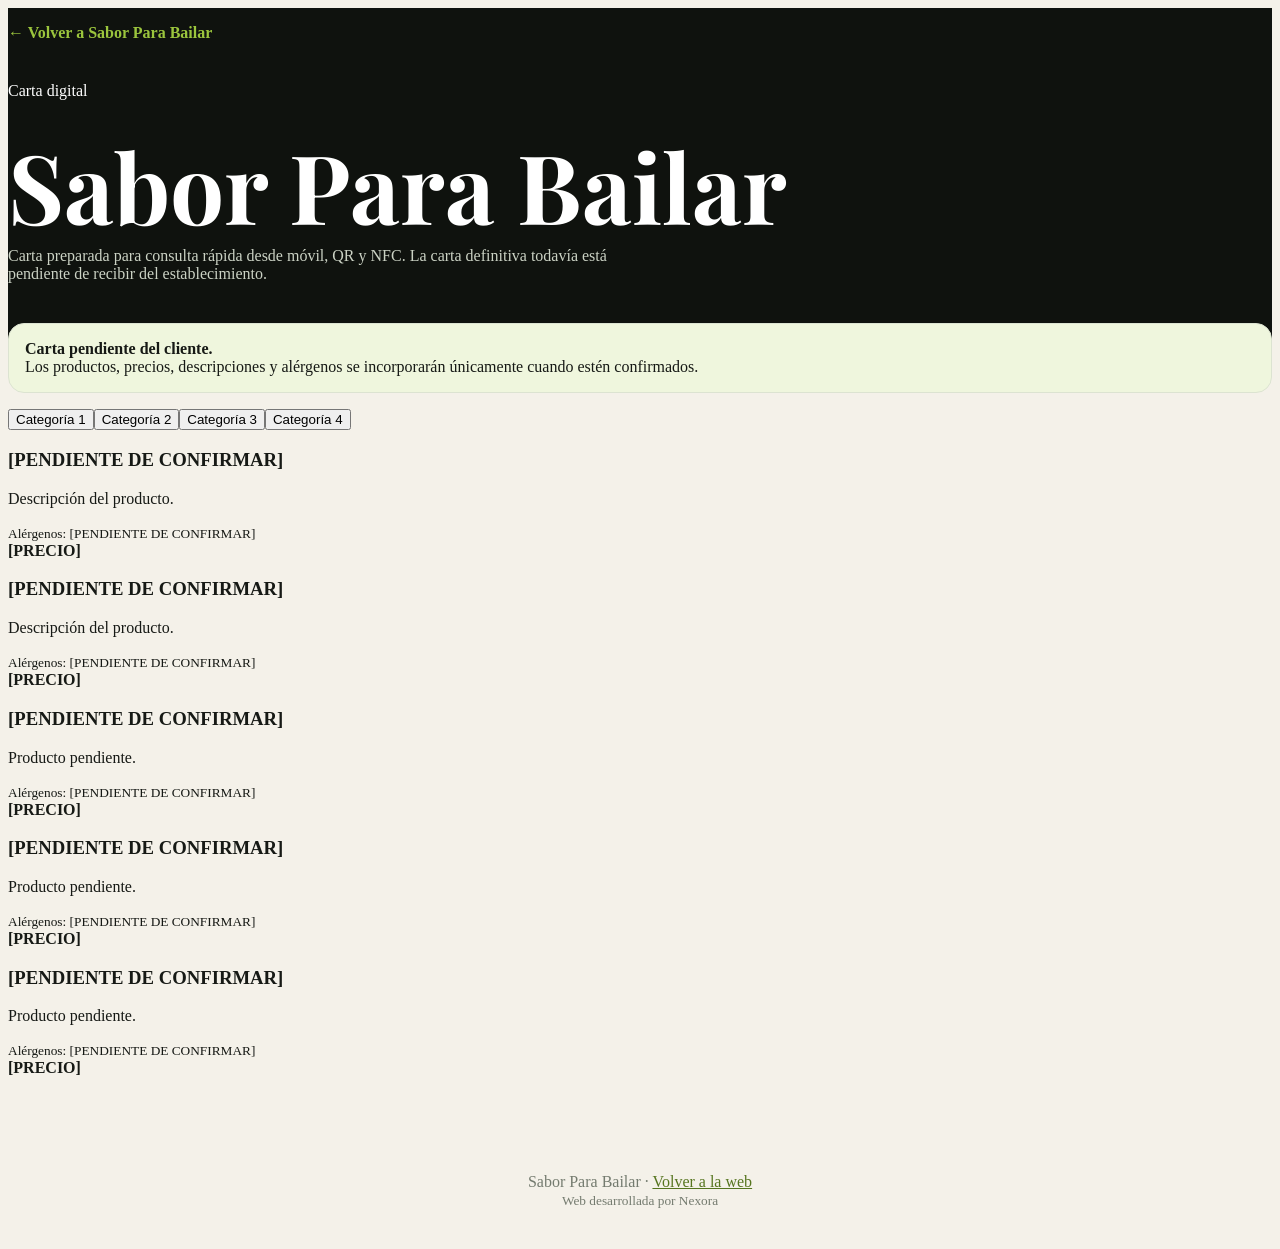
==== carta.html @ 21ca9ce5 "Add digital menu page" ====
<!doctype html><html lang="es"><head><meta charset="utf-8"><meta name="viewport" content="width=device-width,initial-scale=1"><title>Carta | Sabor Para Bailar</title><meta name="description" content="Carta digital de Sabor Para Bailar en Sant Boi de Llobregat."><meta name="theme-color" content="#11130f"><link rel="icon" href="assets/images/favicon.svg"><link rel="preconnect" href="https://fonts.googleapis.com"><link rel="preconnect" href="https://fonts.gstatic.com" crossorigin><link href="https://fonts.googleapis.com/css2?family=DM+Sans:wght@400;500;600;700&family=Playfair+Display:wght@600;700&display=swap" rel="stylesheet"><link rel="stylesheet" href="css/style.css"><style>.menu-page{min-height:100vh;background:#f4f1e9;color:#161915}.menu-page-head{background:#0f120e;color:#fff;padding:1rem 0 3rem}.menu-back{color:#9bc53d;text-decoration:none;font-weight:700}.menu-page-title{font-family:'Playfair Display',serif;font-size:clamp(3rem,10vw,6rem);line-height:.95;margin:2.5rem 0 .8rem}.menu-page-lead{color:#cbd2c4;max-width:650px}.menu-page .menu-shell{margin:-1.5rem auto 4rem}.menu-page-note{padding:1rem;border:1px solid #dce3d1;border-radius:16px;background:#eff6dd;margin-bottom:1rem}.menu-page-footer{text-align:center;padding:2rem;color:#747b6f}.menu-page-footer a{color:#56751f}@media(max-width:640px){.menu-page-head{padding-bottom:2.4rem}.menu-page .wrap{width:min(94vw,1180px)}.menu-page .menu-shell{border-radius:20px;padding:.7rem}.menu-item{padding:1rem .3rem}}</style><script src="js/main.js" defer></script></head><body class="menu-page"><header class="menu-page-head"><div class="wrap"><a class="menu-back" href="index.html">← Volver a Sabor Para Bailar</a><p class="eyebrow" style="margin-top:2.5rem">Carta digital</p><h1 class="menu-page-title">Sabor Para Bailar</h1><p class="menu-page-lead">Carta preparada para consulta rápida desde móvil, QR y NFC. La carta definitiva todavía está pendiente de recibir del establecimiento.</p></div></header><main class="wrap"><section class="menu-shell"><div class="menu-page-note"><strong>Carta pendiente del cliente.</strong><br>Los productos, precios, descripciones y alérgenos se incorporarán únicamente cuando estén confirmados.</div><div class="menu-tabs" role="tablist"><button class="menu-tab is-active" data-menu="cat-1">Categoría 1</button><button class="menu-tab" data-menu="cat-2">Categoría 2</button><button class="menu-tab" data-menu="cat-3">Categoría 3</button><button class="menu-tab" data-menu="cat-4">Categoría 4</button></div><div class="menu-panels"><div class="menu-panel is-active" id="cat-1"><article class="menu-item"><div><h3>[PENDIENTE DE CONFIRMAR]</h3><p>Descripción del producto.</p><small>Alérgenos: [PENDIENTE DE CONFIRMAR]</small></div><strong>[PRECIO]</strong></article><article class="menu-item"><div><h3>[PENDIENTE DE CONFIRMAR]</h3><p>Descripción del producto.</p><small>Alérgenos: [PENDIENTE DE CONFIRMAR]</small></div><strong>[PRECIO]</strong></article></div><div class="menu-panel" id="cat-2"><article class="menu-item"><div><h3>[PENDIENTE DE CONFIRMAR]</h3><p>Producto pendiente.</p><small>Alérgenos: [PENDIENTE DE CONFIRMAR]</small></div><strong>[PRECIO]</strong></article></div><div class="menu-panel" id="cat-3"><article class="menu-item"><div><h3>[PENDIENTE DE CONFIRMAR]</h3><p>Producto pendiente.</p><small>Alérgenos: [PENDIENTE DE CONFIRMAR]</small></div><strong>[PRECIO]</strong></article></div><div class="menu-panel" id="cat-4"><article class="menu-item"><div><h3>[PENDIENTE DE CONFIRMAR]</h3><p>Producto pendiente.</p><small>Alérgenos: [PENDIENTE DE CONFIRMAR]</small></div><strong>[PRECIO]</strong></article></div></div></section></main><footer class="menu-page-footer">Sabor Para Bailar · <a href="index.html">Volver a la web</a><br><small>Web desarrollada por Nexora</small></footer></body></html>
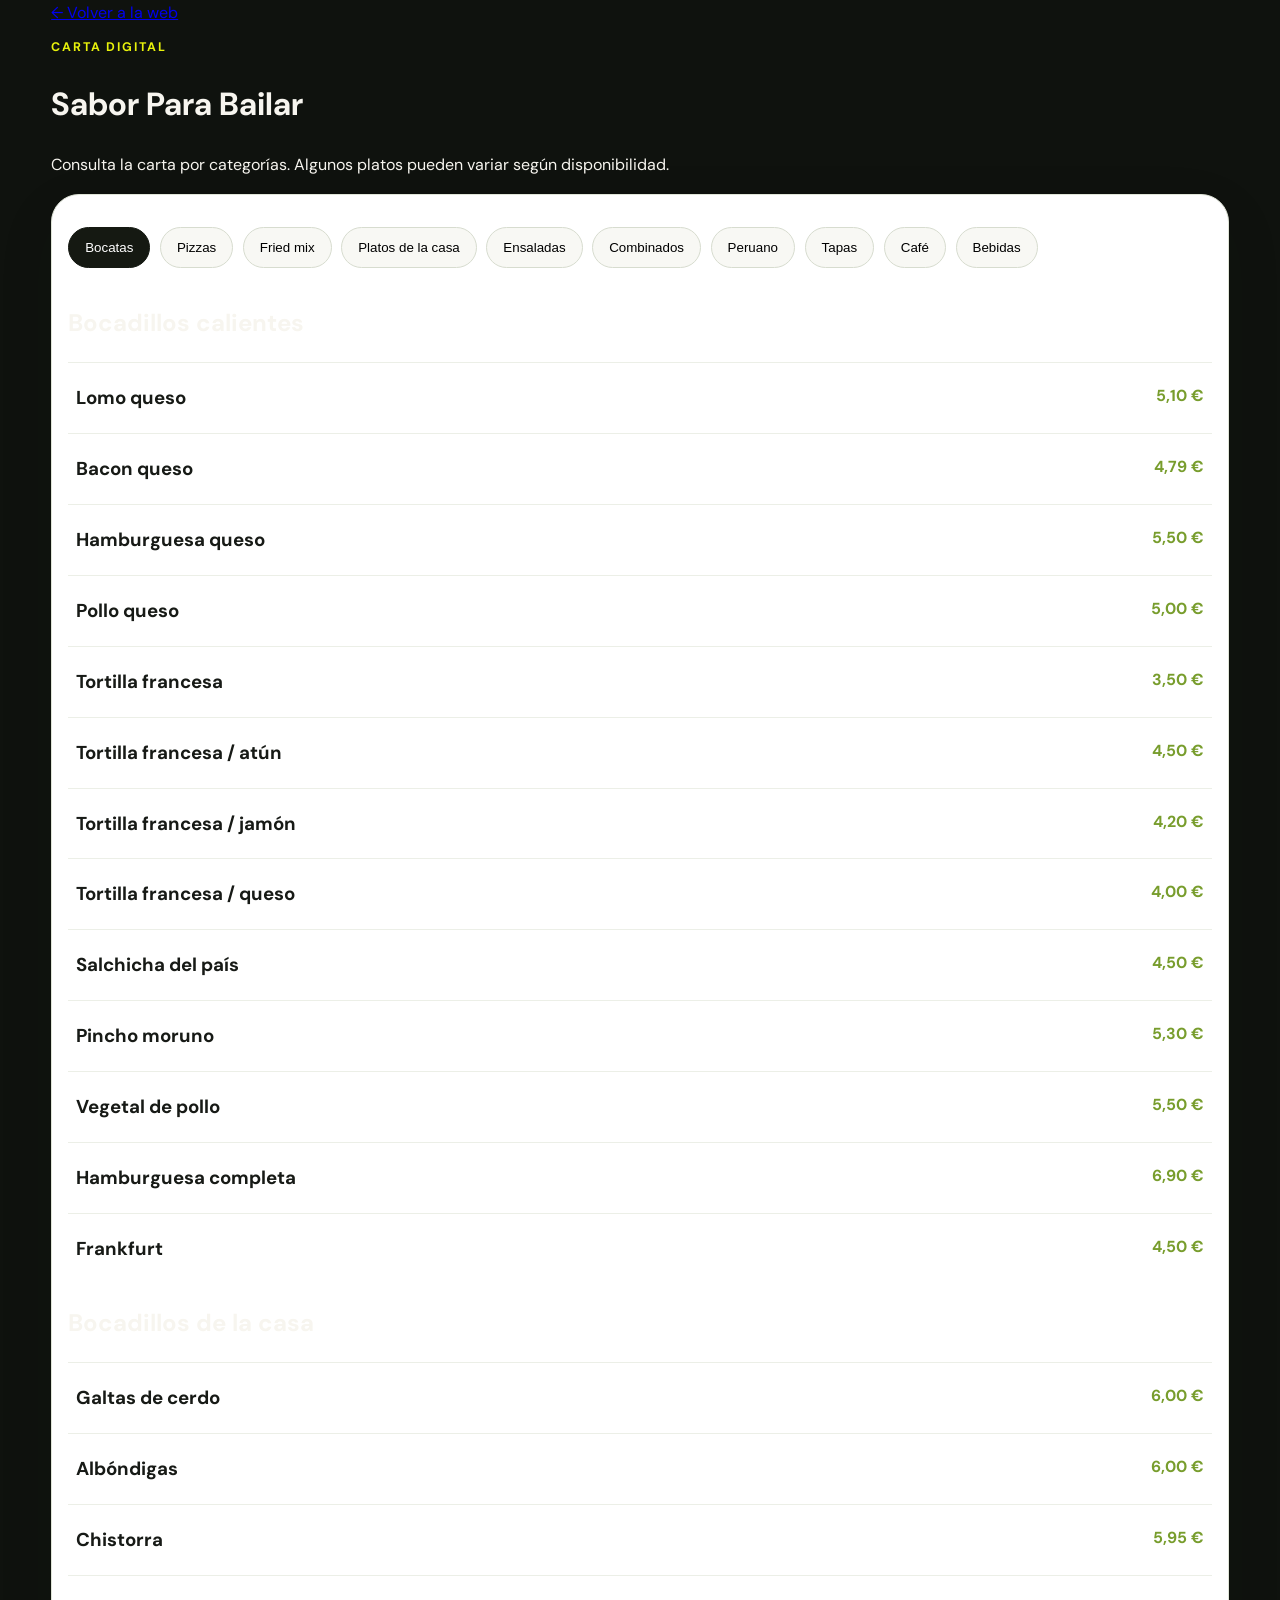
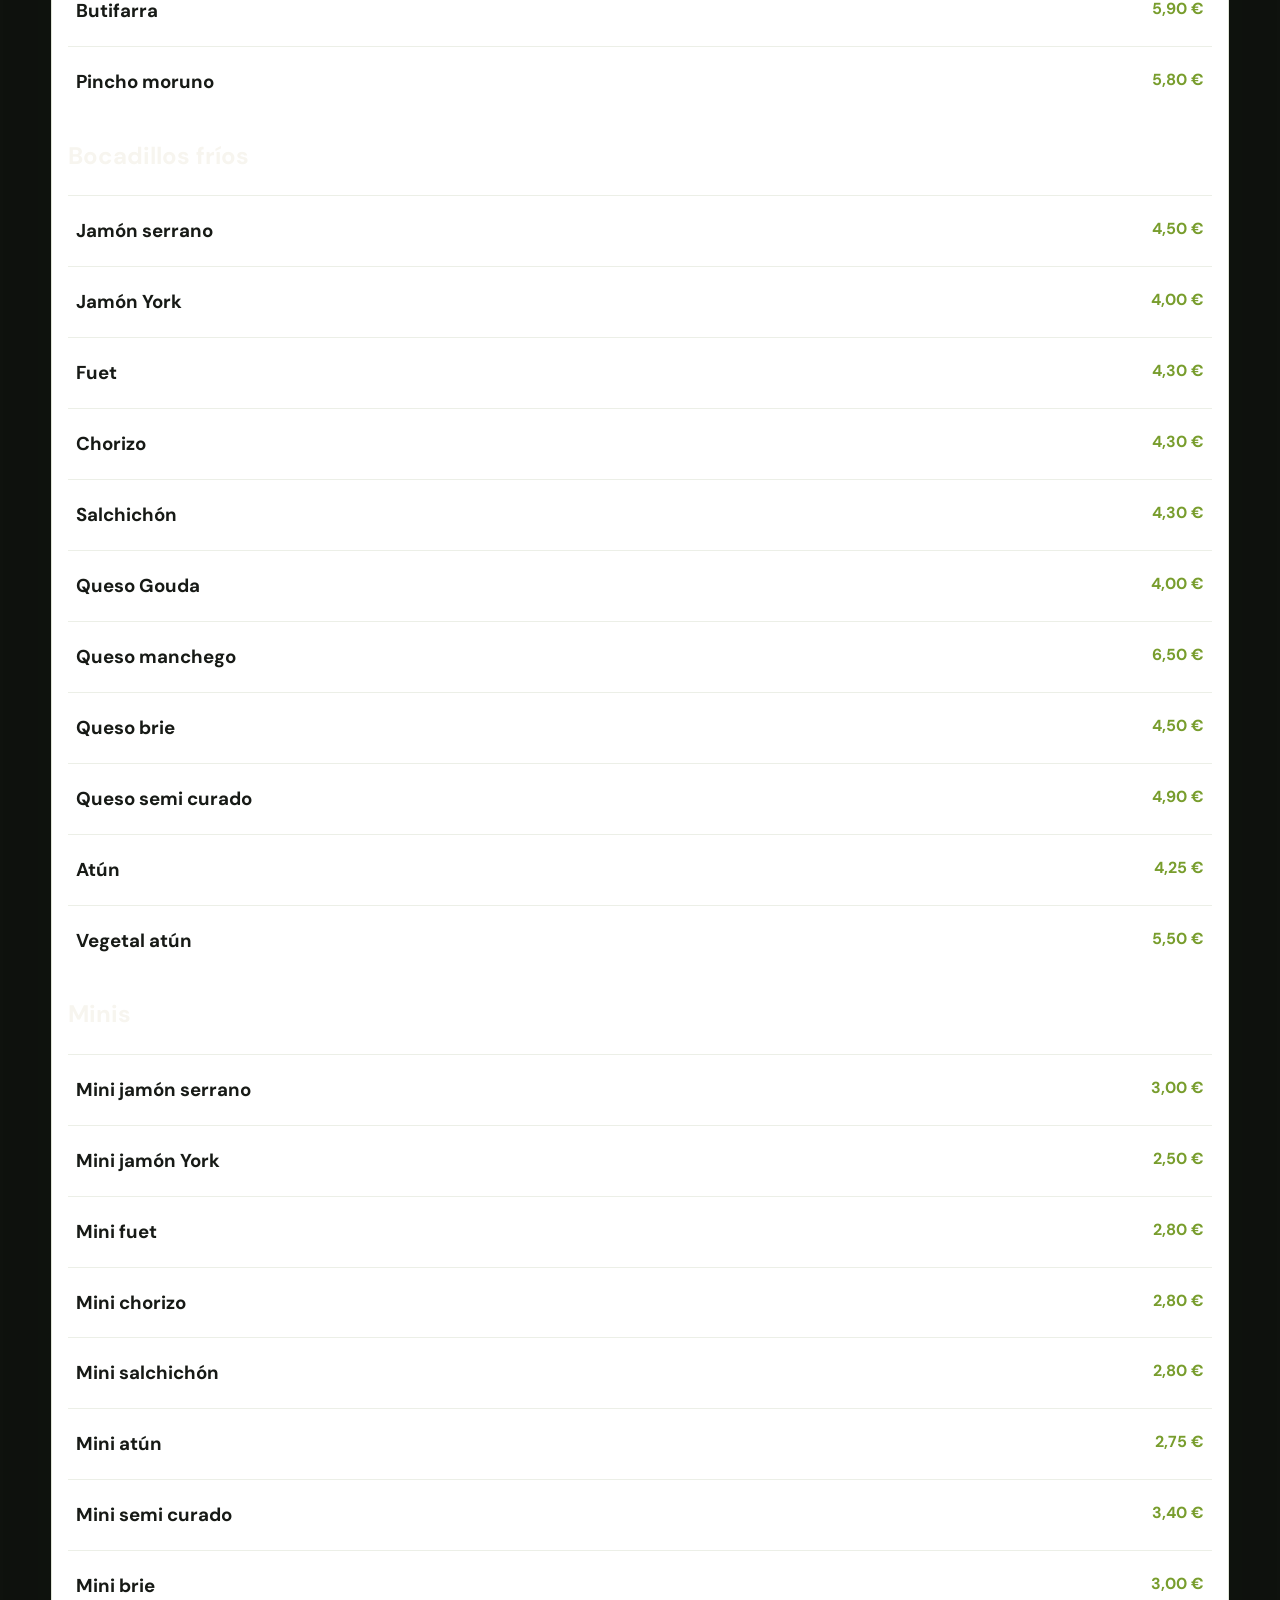
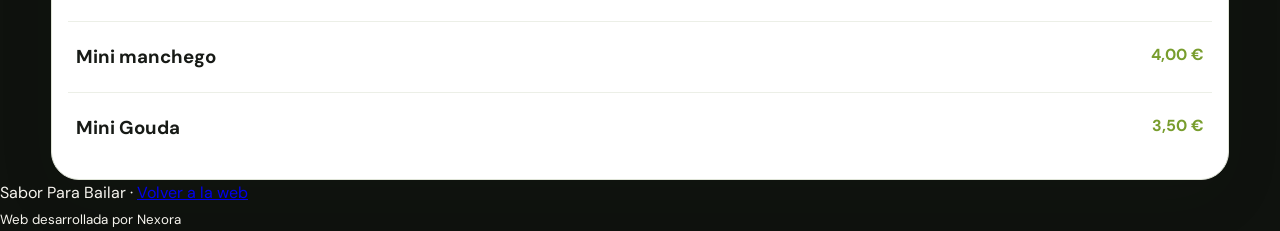
==== commit 5d1d992e: "Añade la carta real completa de Sabor Para Bailar" ====
--- a/carta.html
+++ b/carta.html
@@ -1 +1 @@
-<!doctype html><html lang="es"><head><meta charset="utf-8"><meta name="viewport" content="width=device-width,initial-scale=1"><title>Carta | Sabor Para Bailar</title><meta name="description" content="Carta digital de Sabor Para Bailar en Sant Boi de Llobregat."><meta name="theme-color" content="#11130f"><link rel="icon" href="assets/images/favicon.svg"><link rel="preconnect" href="https://fonts.googleapis.com"><link rel="preconnect" href="https://fonts.gstatic.com" crossorigin><link href="https://fonts.googleapis.com/css2?family=DM+Sans:wght@400;500;600;700&family=Playfair+Display:wght@600;700&display=swap" rel="stylesheet"><link rel="stylesheet" href="css/style.css"><style>.menu-page{min-height:100vh;background:#f4f1e9;color:#161915}.menu-page-head{background:#0f120e;color:#fff;padding:1rem 0 3rem}.menu-back{color:#9bc53d;text-decoration:none;font-weight:700}.menu-page-title{font-family:'Playfair Display',serif;font-size:clamp(3rem,10vw,6rem);line-height:.95;margin:2.5rem 0 .8rem}.menu-page-lead{color:#cbd2c4;max-width:650px}.menu-page .menu-shell{margin:-1.5rem auto 4rem}.menu-page-note{padding:1rem;border:1px solid #dce3d1;border-radius:16px;background:#eff6dd;margin-bottom:1rem}.menu-page-footer{text-align:center;padding:2rem;color:#747b6f}.menu-page-footer a{color:#56751f}@media(max-width:640px){.menu-page-head{padding-bottom:2.4rem}.menu-page .wrap{width:min(94vw,1180px)}.menu-page .menu-shell{border-radius:20px;padding:.7rem}.menu-item{padding:1rem .3rem}}</style><script src="js/main.js" defer></script></head><body class="menu-page"><header class="menu-page-head"><div class="wrap"><a class="menu-back" href="index.html">← Volver a Sabor Para Bailar</a><p class="eyebrow" style="margin-top:2.5rem">Carta digital</p><h1 class="menu-page-title">Sabor Para Bailar</h1><p class="menu-page-lead">Carta preparada para consulta rápida desde móvil, QR y NFC. La carta definitiva todavía está pendiente de recibir del establecimiento.</p></div></header><main class="wrap"><section class="menu-shell"><div class="menu-page-note"><strong>Carta pendiente del cliente.</strong><br>Los productos, precios, descripciones y alérgenos se incorporarán únicamente cuando estén confirmados.</div><div class="menu-tabs" role="tablist"><button class="menu-tab is-active" data-menu="cat-1">Categoría 1</button><button class="menu-tab" data-menu="cat-2">Categoría 2</button><button class="menu-tab" data-menu="cat-3">Categoría 3</button><button class="menu-tab" data-menu="cat-4">Categoría 4</button></div><div class="menu-panels"><div class="menu-panel is-active" id="cat-1"><article class="menu-item"><div><h3>[PENDIENTE DE CONFIRMAR]</h3><p>Descripción del producto.</p><small>Alérgenos: [PENDIENTE DE CONFIRMAR]</small></div><strong>[PRECIO]</strong></article><article class="menu-item"><div><h3>[PENDIENTE DE CONFIRMAR]</h3><p>Descripción del producto.</p><small>Alérgenos: [PENDIENTE DE CONFIRMAR]</small></div><strong>[PRECIO]</strong></article></div><div class="menu-panel" id="cat-2"><article class="menu-item"><div><h3>[PENDIENTE DE CONFIRMAR]</h3><p>Producto pendiente.</p><small>Alérgenos: [PENDIENTE DE CONFIRMAR]</small></div><strong>[PRECIO]</strong></article></div><div class="menu-panel" id="cat-3"><article class="menu-item"><div><h3>[PENDIENTE DE CONFIRMAR]</h3><p>Producto pendiente.</p><small>Alérgenos: [PENDIENTE DE CONFIRMAR]</small></div><strong>[PRECIO]</strong></article></div><div class="menu-panel" id="cat-4"><article class="menu-item"><div><h3>[PENDIENTE DE CONFIRMAR]</h3><p>Producto pendiente.</p><small>Alérgenos: [PENDIENTE DE CONFIRMAR]</small></div><strong>[PRECIO]</strong></article></div></div></section></main><footer class="menu-page-footer">Sabor Para Bailar · <a href="index.html">Volver a la web</a><br><small>Web desarrollada por Nexora</small></footer></body></html>+<!doctype html><html lang="es"><head><meta charset="utf-8"><meta name="viewport" content="width=device-width,initial-scale=1"><title>Carta | Sabor Para Bailar</title><meta name="description" content="Carta digital de Sabor Para Bailar en Sant Boi de Llobregat."><meta name="theme-color" content="#0d0f0c"><link rel="preconnect" href="https://fonts.googleapis.com"><link rel="preconnect" href="https://fonts.gstatic.com" crossorigin><link href="https://fonts.googleapis.com/css2?family=DM+Sans:wght@400;500;600;700&family=Playfair+Display:wght@600;700&display=swap" rel="stylesheet"><link rel="stylesheet" href="css/style.css"><script src="js/main.js" defer></script></head><body class="menu-page"><header class="menu-page-head"><div class="wrap"><a class="menu-back" href="index.html">← Volver a la web</a><p class="eyebrow">Carta digital</p><h1 class="menu-page-title">Sabor Para Bailar</h1><p class="menu-page-lead">Consulta la carta por categorías. Algunos platos pueden variar según disponibilidad.</p></div></header><main class="wrap"><section class="menu-shell"><div class="menu-tabs"><button class="menu-tab is-active" data-menu="bocatas">Bocatas</button><button class="menu-tab" data-menu="pizzas">Pizzas</button><button class="menu-tab" data-menu="fried">Fried mix</button><button class="menu-tab" data-menu="casa">Platos de la casa</button><button class="menu-tab" data-menu="ensaladas">Ensaladas</button><button class="menu-tab" data-menu="combinados">Combinados</button><button class="menu-tab" data-menu="peruano">Peruano</button><button class="menu-tab" data-menu="tapas">Tapas</button><button class="menu-tab" data-menu="cafe">Café</button><button class="menu-tab" data-menu="bebidas">Bebidas</button></div><div class="menu-panels"><div class="menu-panel is-active" id="bocatas"><h2>Bocadillos calientes</h2><article class="menu-item"><div><h3>Lomo queso</h3></div><strong>5,10 €</strong></article><article class="menu-item"><div><h3>Bacon queso</h3></div><strong>4,79 €</strong></article><article class="menu-item"><div><h3>Hamburguesa queso</h3></div><strong>5,50 €</strong></article><article class="menu-item"><div><h3>Pollo queso</h3></div><strong>5,00 €</strong></article><article class="menu-item"><div><h3>Tortilla francesa</h3></div><strong>3,50 €</strong></article><article class="menu-item"><div><h3>Tortilla francesa / atún</h3></div><strong>4,50 €</strong></article><article class="menu-item"><div><h3>Tortilla francesa / jamón</h3></div><strong>4,20 €</strong></article><article class="menu-item"><div><h3>Tortilla francesa / queso</h3></div><strong>4,00 €</strong></article><article class="menu-item"><div><h3>Salchicha del país</h3></div><strong>4,50 €</strong></article><article class="menu-item"><div><h3>Pincho moruno</h3></div><strong>5,30 €</strong></article><article class="menu-item"><div><h3>Vegetal de pollo</h3></div><strong>5,50 €</strong></article><article class="menu-item"><div><h3>Hamburguesa completa</h3></div><strong>6,90 €</strong></article><article class="menu-item"><div><h3>Frankfurt</h3></div><strong>4,50 €</strong></article><h2>Bocadillos de la casa</h2><article class="menu-item"><div><h3>Galtas de cerdo</h3></div><strong>6,00 €</strong></article><article class="menu-item"><div><h3>Albóndigas</h3></div><strong>6,00 €</strong></article><article class="menu-item"><div><h3>Chistorra</h3></div><strong>5,95 €</strong></article><article class="menu-item"><div><h3>Butifarra</h3></div><strong>5,90 €</strong></article><article class="menu-item"><div><h3>Pincho moruno</h3></div><strong>5,80 €</strong></article><h2>Bocadillos fríos</h2><article class="menu-item"><div><h3>Jamón serrano</h3></div><strong>4,50 €</strong></article><article class="menu-item"><div><h3>Jamón York</h3></div><strong>4,00 €</strong></article><article class="menu-item"><div><h3>Fuet</h3></div><strong>4,30 €</strong></article><article class="menu-item"><div><h3>Chorizo</h3></div><strong>4,30 €</strong></article><article class="menu-item"><div><h3>Salchichón</h3></div><strong>4,30 €</strong></article><article class="menu-item"><div><h3>Queso Gouda</h3></div><strong>4,00 €</strong></article><article class="menu-item"><div><h3>Queso manchego</h3></div><strong>6,50 €</strong></article><article class="menu-item"><div><h3>Queso brie</h3></div><strong>4,50 €</strong></article><article class="menu-item"><div><h3>Queso semi curado</h3></div><strong>4,90 €</strong></article><article class="menu-item"><div><h3>Atún</h3></div><strong>4,25 €</strong></article><article class="menu-item"><div><h3>Vegetal atún</h3></div><strong>5,50 €</strong></article><h2>Minis</h2><article class="menu-item"><div><h3>Mini jamón serrano</h3></div><strong>3,00 €</strong></article><article class="menu-item"><div><h3>Mini jamón York</h3></div><strong>2,50 €</strong></article><article class="menu-item"><div><h3>Mini fuet</h3></div><strong>2,80 €</strong></article><article class="menu-item"><div><h3>Mini chorizo</h3></div><strong>2,80 €</strong></article><article class="menu-item"><div><h3>Mini salchichón</h3></div><strong>2,80 €</strong></article><article class="menu-item"><div><h3>Mini atún</h3></div><strong>2,75 €</strong></article><article class="menu-item"><div><h3>Mini semi curado</h3></div><strong>3,40 €</strong></article><article class="menu-item"><div><h3>Mini brie</h3></div><strong>3,00 €</strong></article><article class="menu-item"><div><h3>Mini manchego</h3></div><strong>4,00 €</strong></article><article class="menu-item"><div><h3>Mini Gouda</h3></div><strong>3,50 €</strong></article></div><div class="menu-panel" id="pizzas"><article class="menu-item"><div><h3>Cuatro quesos</h3><p>Queso manchego, brie, emmental y mozzarella.</p></div><strong>7,80 €</strong></article><article class="menu-item"><div><h3>Jamón cocido</h3><p>Jamón cocido, rúcula, canónigo y mozzarella.</p></div><strong>7,80 €</strong></article><article class="menu-item"><div><h3>Vegetal</h3><p>Tomate, mozzarella, champiñones, cebolla y aceituna negra.</p></div><strong>7,80 €</strong></article><article class="menu-item"><div><h3>De la casa</h3><p>Mozzarella, mortadela, champiñones y pesto.</p></div><strong>7,80 €</strong></article><p class="menu-note">Incluye una bebida: agua, refresco Pepsi/Kas o caña de cerveza.</p></div><div class="menu-panel" id="fried"><article class="menu-item"><div><h3>Pollo teriyaki</h3><p>Patata frita, pollo rebozado estilo teriyaki y 1 huevo a la plancha.</p></div><strong>7,50 €</strong></article><article class="menu-item"><div><h3>Jamón serrano</h3><p>Patata frita, jamón serrano y 1 huevo a la plancha.</p></div><strong>8,00 €</strong></article><article class="menu-item"><div><h3>Pollo frito desmenuzado</h3><p>Patata frita, pollo desmenuzado y 1 huevo a la plancha.</p></div><strong>7,00 €</strong></article><article class="menu-item"><div><h3>Pincho moruno</h3><p>Patata frita, pincho moruno y 1 huevo a la plancha.</p></div><strong>7,50 €</strong></article><article class="menu-item"><div><h3>Frankfurt</h3><p>Patata frita, frankfurt y 1 huevo a la plancha.</p></div><strong>7,50 €</strong></article><article class="menu-item"><div><h3>Chistorra</h3><p>Patata frita, chistorra y 1 huevo a la plancha.</p></div><strong>8,00 €</strong></article><article class="menu-item"><div><h3>Bacon en tiras</h3><p>Patata frita, bacon en tiras y 1 huevo a la plancha.</p></div><strong>8,00 €</strong></article><article class="menu-item"><div><h3>Butifarra</h3><p>Patata frita, butifarra y 1 huevo a la plancha.</p></div><strong>8,00 €</strong></article></div><div class="menu-panel" id="casa"><p class="menu-note"><strong>Platos de la casa 9,00 € + bebida incluida.</strong> Bebida a elegir: Pepsi, Kas o agua.</p><div class="menu-columns"><ul><li>Spaghetti a la boloñesa</li><li>Macarrones</li><li>Rigatoni al pesto</li><li>Carbonara</li><li>Spaghetti con salsa de champiñones</li><li>Patatas guisadas con marisco</li><li>Lasaña</li></ul><ul><li>Lentejas</li><li>Estofado de ternera o pollo</li><li>Galtas de cerdo</li><li>Albóndigas</li><li>Fideuá</li><li>Fideuá negra</li><li>Paella de marisco</li></ul></div><p class="menu-note">Es probable que no todos los platos estén disponibles cada día. Consulta antes de pedir.</p></div><div class="menu-panel" id="ensaladas"><article class="menu-item"><div><h3>Quinua con salmón ahumado</h3><p>Quinua, cherry, cebolla figueras, rúcula y aguacate.</p></div><strong>5,50 €</strong></article><article class="menu-item"><div><h3>Quinua con escalopa de pollo</h3><p>Quinua, huevo hervido, aguacate, canónigo y pollo rebozado.</p></div><strong>5,50 €</strong></article><article class="menu-item"><div><h3>Tropical</h3><p>Aguacate, mango, pepino, ensalada gourmet y salmón ahumado.</p></div><strong>5,50 €</strong></article><article class="menu-item"><div><h3>Jardín tropical</h3><p>Mango, arándano, sandía, pollo rebozado, queso feta, canónigo, menta y pistacho.</p></div><strong>5,50 €</strong></article><p class="menu-note">Promoción ensaladas: 6,90 € con refresco Pepsi, agua o patatas.</p></div><div class="menu-panel" id="combinados"><article class="menu-item"><div><h3>Chistorra</h3><p>Chistorra, bacon, huevo a la plancha y pimiento verde.</p></div><strong>9,50 €</strong></article><article class="menu-item"><div><h3>Butifarra</h3><p>Butifarra, patata frita, champiñones y cebolla a la plancha, huevo a la plancha.</p></div><strong>9,50 €</strong></article><article class="menu-item"><div><h3>Costillas de cerdo</h3><p>Costillas, ensalada clásica y patata frita.</p></div><strong>9,00 €</strong></article><article class="menu-item"><div><h3>Calamar a la andaluza</h3><p>Calamar, ensalada clásica y patata frita.</p></div><strong>9,90 €</strong></article><article class="menu-item"><div><h3>Hamburguesa</h3><p>2 hamburguesas de ternera, patatas fritas, huevo, bacon, ensalada clásica y queso.</p></div><strong>9,90 €</strong></article><article class="menu-item"><div><h3>Pincho moruno</h3><p>Pincho moruno, huevo y ensalada clásica.</p></div><strong>9,50 €</strong></article><article class="menu-item"><div><h3>Pollo a la plancha</h3><p>Pollo, ensalada clásica, patata frita y huevo a la plancha.</p></div><strong>9,00 €</strong></article><article class="menu-item"><div><h3>Boquerones</h3><p>Boquerones, ensalada clásica, aderezo de limón y cilantro, yuca frita.</p></div><strong>9,90 €</strong></article></div><div class="menu-panel" id="peruano"><p class="menu-note">Disponibles exclusivamente de lunes a sábado.</p><article class="menu-item"><div><h3>Chaufa de pollo</h3></div><strong>13,00 €</strong></article><article class="menu-item"><div><h3>Chaufa de marisco</h3></div><strong>18,00 €</strong></article><article class="menu-item"><div><h3>Lomo saltado</h3></div><strong>16,00 €</strong></article><article class="menu-item"><div><h3>Ají de pollo</h3></div><strong>15,00 €</strong></article><article class="menu-item"><div><h3>Tallarín verde con filete</h3></div><strong>15,00 €</strong></article><article class="menu-item"><div><h3>Tallarín saltado de pollo</h3></div><strong>14,00 €</strong></article><article class="menu-item"><div><h3>Tallarín saltado de carne</h3></div><strong>16,00 €</strong></article><article class="menu-item"><div><h3>Pollo broaster</h3></div><strong>12,00 €</strong></article><article class="menu-item"><div><h3>Mostrito broaster</h3></div><strong>17,00 €</strong></article><article class="menu-item"><div><h3>Mostrito al horno</h3></div><strong>15,00 €</strong></article><article class="menu-item"><div><h3>Seco de ternera o pollo</h3></div><strong>14,00 €</strong></article><article class="menu-item"><div><h3>Salchipapa</h3></div><strong>6,50 €</strong></article><article class="menu-item"><div><h3>Salchipapa + pollo broaster</h3></div><strong>11,00 €</strong></article><article class="menu-item"><div><h3>Parrillada</h3></div><strong>16,00 €</strong></article><article class="menu-item"><div><h3>Tamal</h3></div><strong>6,00 €</strong></article><article class="menu-item"><div><h3>Papa rellena</h3></div><strong>8,00 €</strong></article><article class="menu-item"><div><h3>Causa</h3></div><strong>10,00 €</strong></article><article class="menu-item"><div><h3>Yuca con salsa huancaína</h3></div><strong>10,00 €</strong></article><article class="menu-item"><div><h3>Chicharrón de cerdo</h3></div><strong>16,00 €</strong></article><article class="menu-item"><div><h3>Chicharrón de pescado</h3></div><strong>16,00 €</strong></article><article class="menu-item"><div><h3>Dorada frita</h3></div><strong>14,00 €</strong></article><article class="menu-item"><div><h3>Leche de tigre</h3></div><strong>12,00 €</strong></article><article class="menu-item"><div><h3>Ceviche de pescado</h3></div><strong>16,00 €</strong></article><article class="menu-item"><div><h3>Ceviche de pescado y marisco</h3></div><strong>23,00 €</strong></article><article class="menu-item"><div><h3>Parihuela de dorada</h3></div><strong>21,00 €</strong></article><article class="menu-item"><div><h3>Cazuela de pescado y marisco</h3></div><strong>22,00 €</strong></article><article class="menu-item"><div><h3>Arroz con marisco</h3></div><strong>16,00 €</strong></article></div><div class="menu-panel" id="tapas"><article class="menu-item"><div><h3>Pincho moruno</h3></div><strong>7,00 €</strong></article><article class="menu-item"><div><h3>Morros</h3></div><strong>5,00 €</strong></article><article class="menu-item"><div><h3>Alitas de pollo (6)</h3></div><strong>6,50 €</strong></article><article class="menu-item"><div><h3>Costillas de cerdo</h3></div><strong>8,80 €</strong></article><article class="menu-item"><div><h3>Pollo estilo teriyaki</h3></div><strong>5,50 €</strong></article><article class="menu-item"><div><h3>Chistorra & queso semi</h3></div><strong>6,50 €</strong></article><article class="menu-item"><div><h3>Calamar a la andaluza</h3></div><strong>6,50 €</strong></article><article class="menu-item"><div><h3>Boquerones</h3></div><strong>9,00 €</strong></article><article class="menu-item"><div><h3>Chipirones</h3></div><strong>9,00 €</strong></article><article class="menu-item"><div><h3>Rejos</h3></div><strong>7,00 €</strong></article><article class="menu-item"><div><h3>Rabas</h3></div><strong>7,00 €</strong></article><article class="menu-item"><div><h3>Tortilla de patatas</h3></div><strong>4,00 €</strong></article><article class="menu-item"><div><h3>Patatas bravas</h3></div><strong>5,00 €</strong></article><article class="menu-item"><div><h3>Patatas fritas</h3></div><strong>3,50 €</strong></article><article class="menu-item"><div><h3>Patatas fritas pequeñas</h3></div><strong>2,50 €</strong></article><h2>Tapas latinas</h2><article class="menu-item"><div><h3>Chicharrones con yuca</h3></div><strong>9,80 €</strong></article><article class="menu-item"><div><h3>Salchipapas</h3></div><strong>6,50 €</strong></article><article class="menu-item"><div><h3>Salchipapa mixta</h3></div><strong>8,50 €</strong></article><article class="menu-item"><div><h3>Choclo queso y salsa ají amarillo</h3></div><strong>5,50 €</strong></article><article class="menu-item"><div><h3>Yuca frita con salsa de cilantro</h3></div><strong>7,00 €</strong></article><article class="menu-item"><div><h3>Patacones con queso</h3></div><strong>8,90 €</strong></article><article class="menu-item"><div><h3>Tequeños (6)</h3></div><strong>6,60 €</strong></article></div><div class="menu-panel" id="cafe"><h2>Cafés</h2><article class="menu-item"><div><h3>Café con leche</h3></div><strong>1,75 €</strong></article><article class="menu-item"><div><h3>Café cortado</h3></div><strong>1,65 €</strong></article><article class="menu-item"><div><h3>Café solo</h3></div><strong>1,55 €</strong></article><article class="menu-item"><div><h3>Café americano</h3></div><strong>1,60 €</strong></article><article class="menu-item"><div><h3>Café trifásico</h3></div><strong>2,40 €</strong></article><article class="menu-item"><div><h3>Capuchino</h3></div><strong>1,90 €</strong></article><article class="menu-item"><div><h3>Carajillo</h3></div><strong>2,15 €</strong></article><article class="menu-item"><div><h3>Café bombón</h3></div><strong>2,40 €</strong></article><h2>Infusiones</h2><article class="menu-item"><div><h3>Té verde</h3></div><strong>1,80 €</strong></article><article class="menu-item"><div><h3>Té negro</h3></div><strong>1,80 €</strong></article><article class="menu-item"><div><h3>Manzanilla</h3></div><strong>1,80 €</strong></article><article class="menu-item"><div><h3>Menta poleo</h3></div><strong>1,80 €</strong></article><h2>Pasteles</h2><article class="menu-item"><div><h3>Croissant de margarina</h3></div><strong>1,25 €</strong></article><article class="menu-item"><div><h3>Croissant de cereales</h3></div><strong>1,25 €</strong></article><article class="menu-item"><div><h3>Croissant de chocolate</h3></div><strong>1,50 €</strong></article><article class="menu-item"><div><h3>Bikini</h3></div><strong>3,00 €</strong></article><article class="menu-item"><div><h3>Donut blanco</h3></div><strong>1,00 €</strong></article><article class="menu-item"><div><h3>Donut de chocolate</h3></div><strong>1,25 €</strong></article><article class="menu-item"><div><h3>Berlina de chocolate</h3></div><strong>1,50 €</strong></article></div><div class="menu-panel" id="bebidas"><h2>Otras bebidas</h2><article class="menu-item"><div><h3>Zumo naranja natural</h3></div><strong>3,50 €</strong></article><article class="menu-item"><div><h3>Zumo botella naranja</h3></div><strong>2,00 €</strong></article><article class="menu-item"><div><h3>Zumo botella piña</h3></div><strong>2,00 €</strong></article><article class="menu-item"><div><h3>Zumo botella melocotón</h3></div><strong>2,00 €</strong></article><article class="menu-item"><div><h3>Agua pequeña 500 ml</h3></div><strong>1,50 €</strong></article><article class="menu-item"><div><h3>Agua de coco 500 ml</h3></div><strong>3,75 €</strong></article><article class="menu-item"><div><h3>Bebida Aloe vera 500 ml</h3></div><strong>3,50 €</strong></article><article class="menu-item"><div><h3>Bebida Chía Mango 450 ml</h3></div><strong>3,50 €</strong></article><h2>Cócteles</h2><article class="menu-item"><div><h3>Vermut rojo y blanco</h3></div><strong>2,50 €</strong></article><article class="menu-item"><div><h3>Sangría (cava o vino)</h3></div><strong>15,50 €</strong></article><article class="menu-item"><div><h3>Mojito</h3></div><strong>6,00 €</strong></article><article class="menu-item"><div><h3>Jarra de tinto de verano</h3></div><strong>7,50 €</strong></article><h2>Refrescos</h2><article class="menu-item"><div><h3>Pepsi normal / Pepsi Zero / Aquarade limón / Aquarade naranja / Schweppes naranja / Schweppes limón / Lipton mango maracuyá</h3></div><strong>2,40 €</strong></article><article class="menu-item"><div><h3>Tónica Schweppes / Vichy Catalan / Red Bull / Inka Cola / Pony Malta</h3></div><strong>2,50 €</strong></article><article class="menu-item"><div><h3>Bitter Kas</h3></div><strong>2,90 €</strong></article><article class="menu-item"><div><h3>Kas naranja pequeño / Kas limón pequeño / Pepsi normal pequeña / Pepsi Zero pequeña / 7UP / Monster</h3></div><strong>1,90 €</strong></article><article class="menu-item"><div><h3>Postobón uva / Postobón colombiana</h3></div><strong>2,70 €</strong></article></div></div></section></main><footer class="menu-page-footer">Sabor Para Bailar · <a href="index.html">Volver a la web</a><br><small>Web desarrollada por Nexora</small></footer></body></html>
--- a/css/style.css
+++ b/css/style.css
@@ -0,0 +1 @@
+*{box-sizing:border-box}html{scroll-behavior:smooth}body{margin:0;font-family:'DM Sans',sans-serif;background:#0f120e;color:#f7f5ef;line-height:1.6}.wrap{width:min(1180px,92vw);margin:auto}.site-header{position:sticky;top:0;z-index:50;background:rgba(15,18,14,.94);backdrop-filter:blur(14px);border-bottom:1px solid rgba(255,255,255,.08)}.header-shell{width:min(1240px,94vw);margin:auto;display:flex;align-items:center;gap:1rem;min-height:78px}.brand{display:flex;align-items:center;gap:.8rem;color:#fff;text-decoration:none}.brand-mark{width:46px;height:46px;display:grid;place-items:center}.brand-mark img{width:100%;height:100%;object-fit:contain;display:block}.brand-copy{display:grid;line-height:1.05}.brand-copy strong{font-size:1rem}.brand-copy small{font-size:.72rem;letter-spacing:.08em;text-transform:uppercase;color:#a9b19d}.site-nav{margin-left:auto;display:flex;gap:1.15rem;align-items:center}.site-nav a,.header-cta{color:#e9ede2;text-decoration:none;font-size:.92rem}.site-nav a:hover{color:#e8f20b}.header-cta{background:#e8f20b;color:#111;padding:.7rem 1rem;border-radius:999px;font-weight:700}.menu-toggle{display:none;margin-left:auto;background:none;border:0;padding:.4rem}.menu-toggle span{display:block;width:26px;height:2px;background:#fff;margin:5px 0}.section{position:relative}.hero{min-height:86vh;display:grid;align-items:center;overflow:hidden;background:#050505}.hero-overlay{position:absolute;inset:0;background:radial-gradient(circle at 80% 20%,rgba(232,242,11,.08),transparent 30%),linear-gradient(180deg,rgba(0,0,0,.06),rgba(0,0,0,.2))}.hero-grid{position:relative;z-index:2;display:grid;grid-template-columns:1.35fr .65fr;gap:3rem;align-items:end;padding:7rem 0 5rem}.hero-logo{display:block;width:min(900px,100%);height:auto;object-fit:contain;margin:0 0 1.3rem;filter:drop-shadow(0 12px 35px rgba(232,242,11,.08))}.eyebrow{text-transform:uppercase;letter-spacing:.15em;font-size:.78rem;font-weight:700;color:#e8f20b}.hero-text{max-width:720px;font-size:1.1rem;color:#d2d8ca}.hero-actions{display:flex;gap:.8rem;flex-wrap:wrap;margin:2rem 0 1.2rem}.btn{display:inline-flex;justify-content:center;align-items:center;padding:.9rem 1.2rem;border-radius:999px;text-decoration:none;font-weight:700;border:1px solid transparent;cursor:pointer}.btn-primary{background:#e8f20b;color:#111}.btn-secondary{border-color:rgba(255,255,255,.35);color:#fff;background:rgba(255,255,255,.04)}.instagram-link{display:inline-flex;color:#f4f6ef;text-decoration:none}.hero-card{justify-self:end;max-width:360px;padding:1.5rem;border:1px solid rgba(255,255,255,.15);background:rgba(12,15,11,.62);backdrop-filter:blur(12px);border-radius:24px}.hero-card-kicker{font-size:.75rem;text-transform:uppercase;letter-spacing:.13em;color:#e8f20b}.hero-card strong{display:block;font-family:'Playfair Display',serif;font-size:2rem;line-height:1.05;margin:.5rem 0}.hero-card p{color:#c9d0c1}.menu-section,.specialties,.gallery,.contact{padding:7rem 0;background:#f4f1e9;color:#161915}.section-heading{display:grid;grid-template-columns:1fr 1fr;gap:2rem;align-items:end;margin-bottom:2.4rem}.section-heading h2,.events h2,.location h2,.contact h2{font-family:'Playfair Display',serif;line-height:.95;margin:.3rem 0 1.2rem}.section-heading h2{font-size:clamp(2.5rem,5vw,5rem);color:#141713}.section-heading>p{color:#5f665a;max-width:620px}.menu-shell{background:#fff;border:1px solid #dfe4d7;border-radius:28px;padding:1rem;box-shadow:0 20px 60px rgba(30,40,20,.08)}.menu-tabs{display:flex;gap:.6rem;overflow:auto;padding:1rem 0}.menu-tab{border:1px solid #d7dccf;background:#f8f8f4;padding:.75rem 1rem;border-radius:999px;white-space:nowrap;cursor:pointer}.menu-tab.is-active{background:#151912;color:#fff;border-color:#151912}.menu-panel{display:none}.menu-panel.is-active{display:block}.menu-item{display:flex;justify-content:space-between;gap:2rem;padding:1.25rem .5rem;border-top:1px solid #ecefe7}.menu-item h3{margin:0;color:#171a16}.menu-item p,.menu-item small{margin:.2rem 0;color:#697064}.menu-item>strong{white-space:nowrap;color:#789d2d}.special-grid{display:grid;grid-template-columns:repeat(3,1fr);gap:1rem}.special-card{background:#fff;border-radius:24px;overflow:hidden;border:1px solid #e2e5dd}.special-visual{height:260px}.placeholder-photo{background:linear-gradient(135deg,#252b20,#11140f);display:grid;place-items:center;color:#b7c1aa;text-align:center;min-height:180px}.special-copy{padding:1.2rem}.special-copy span{color:#789d2d;font-size:.8rem;text-transform:uppercase;letter-spacing:.12em}.special-copy h3{font-family:'Playfair Display',serif;font-size:1.7rem;margin:.4rem 0}.events{padding:7rem 0;background:#10130f;overflow:hidden}.events h2{font-size:clamp(3rem,6vw,5.7rem)}.events-copy p:not(.eyebrow){color:#c8cec2;max-width:650px;margin-left:auto;margin-right:auto}.gallery-grid{display:grid;grid-template-columns:2fr 1fr 1fr;grid-auto-rows:220px;gap:.8rem}.gallery-item{border:0;border-radius:20px;overflow:hidden;position:relative;padding:0;cursor:pointer}.gallery-main{grid-row:span 2}.gallery-item img{width:100%;height:100%;object-fit:cover;transition:transform .35s}.gallery-item:hover img{transform:scale(1.04)}.gallery-item>span{position:absolute;left:1rem;bottom:1rem;background:rgba(0,0,0,.6);color:#fff;padding:.5rem .7rem;border-radius:999px}.gallery-item.placeholder-photo>span{position:static;background:none;font-size:1.2rem}.location{padding:7rem 0;background:#161a14}.location-grid{display:grid;grid-template-columns:.9fr 1.1fr;gap:2rem;align-items:stretch}.location h2{font-size:clamp(3rem,5vw,5rem)}.contact-list{display:grid;gap:1rem;margin:2rem 0}.contact-list div{display:grid;grid-template-columns:130px 1fr;gap:1rem;border-top:1px solid rgba(255,255,255,.12);padding-top:1rem}.contact-list span{color:#9aa492}.contact-list a{color:#e8f20b}.map-card{min-height:540px;border-radius:28px;overflow:hidden;border:1px solid rgba(255,255,255,.12)}.map-card iframe{width:100%;height:100%;border:0}.contact-grid{display:grid;grid-template-columns:.8fr 1.2fr;gap:3rem}.contact-intro h2{font-size:clamp(3rem,5vw,5rem)}.contact-intro>p{color:#666d61}.contact-form{background:#fff;border-radius:28px;padding:1.3rem;display:grid;grid-template-columns:1fr 1fr;gap:1rem;border:1px solid #dfe4d7}.field{display:grid;gap:.4rem}.field-full{grid-column:1/-1}.field label{font-weight:700;font-size:.9rem}.field input,.field select,.field textarea{width:100%;border:1px solid #d5dbcf;border-radius:12px;padding:.85rem 1rem;font:inherit;background:#fbfcf9}.privacy{display:flex;align-items:flex-start;gap:.6rem}.conditional{display:none}.conditional.is-visible{display:grid}.site-footer{background:#0b0d0a;padding:4rem 0 1.5rem}.footer-bottom{border-top:1px solid rgba(255,255,255,.1);padding-top:1.2rem;display:flex;justify-content:space-between;gap:1rem;color:#929b8c;font-size:.86rem}.lightbox{border:0;border-radius:20px;padding:1rem;background:#0f120e;color:#fff;max-width:min(920px,92vw)}.lightbox::backdrop{background:rgba(0,0,0,.82)}.lightbox img{max-width:86vw;max-height:78vh;border-radius:12px}.lightbox-close{float:right;border:0;background:#e8f20b;color:#111;width:36px;height:36px;border-radius:50%;font-size:1.3rem;cursor:pointer}.reveal{opacity:0;transform:translateY(24px);transition:.7s ease}.reveal.is-visible{opacity:1;transform:none}@media(max-width:980px){.site-nav{position:fixed;inset:78px 0 auto 0;background:#0f120e;padding:1rem 4vw 1.5rem;display:none;flex-direction:column;align-items:flex-start;border-bottom:1px solid rgba(255,255,255,.08)}.site-nav.is-open{display:flex}.menu-toggle{display:block}.header-cta{display:none}.hero-grid,.location-grid,.contact-grid,.section-heading{grid-template-columns:1fr}.hero-grid{padding-top:6rem}.hero-card{justify-self:start}.special-grid{grid-template-columns:1fr}.gallery-grid{grid-template-columns:1fr 1fr}.gallery-main{grid-row:span 1;grid-column:span 2}}@media(max-width:640px){.header-shell{min-height:70px}.site-nav{inset:70px 0 auto 0}.brand-copy strong{font-size:.9rem}.hero{min-height:auto}.hero-grid{padding:5rem 0 4rem}.hero-logo{width:100%;margin-bottom:1rem}.hero-text{font-size:1rem}.hero-card{max-width:none}.menu-section,.specialties,.gallery,.contact,.events,.location{padding:5rem 0}.section-heading{gap:.4rem}.section-heading h2,.events h2,.location h2,.contact h2{font-size:2.8rem}.gallery-grid{grid-template-columns:1fr;grid-auto-rows:190px}.gallery-main{grid-column:auto}.contact-list div{grid-template-columns:1fr;gap:.2rem}.map-card{min-height:380px}.contact-form{grid-template-columns:1fr}.field-full{grid-column:auto}.footer-bottom{flex-direction:column}}
